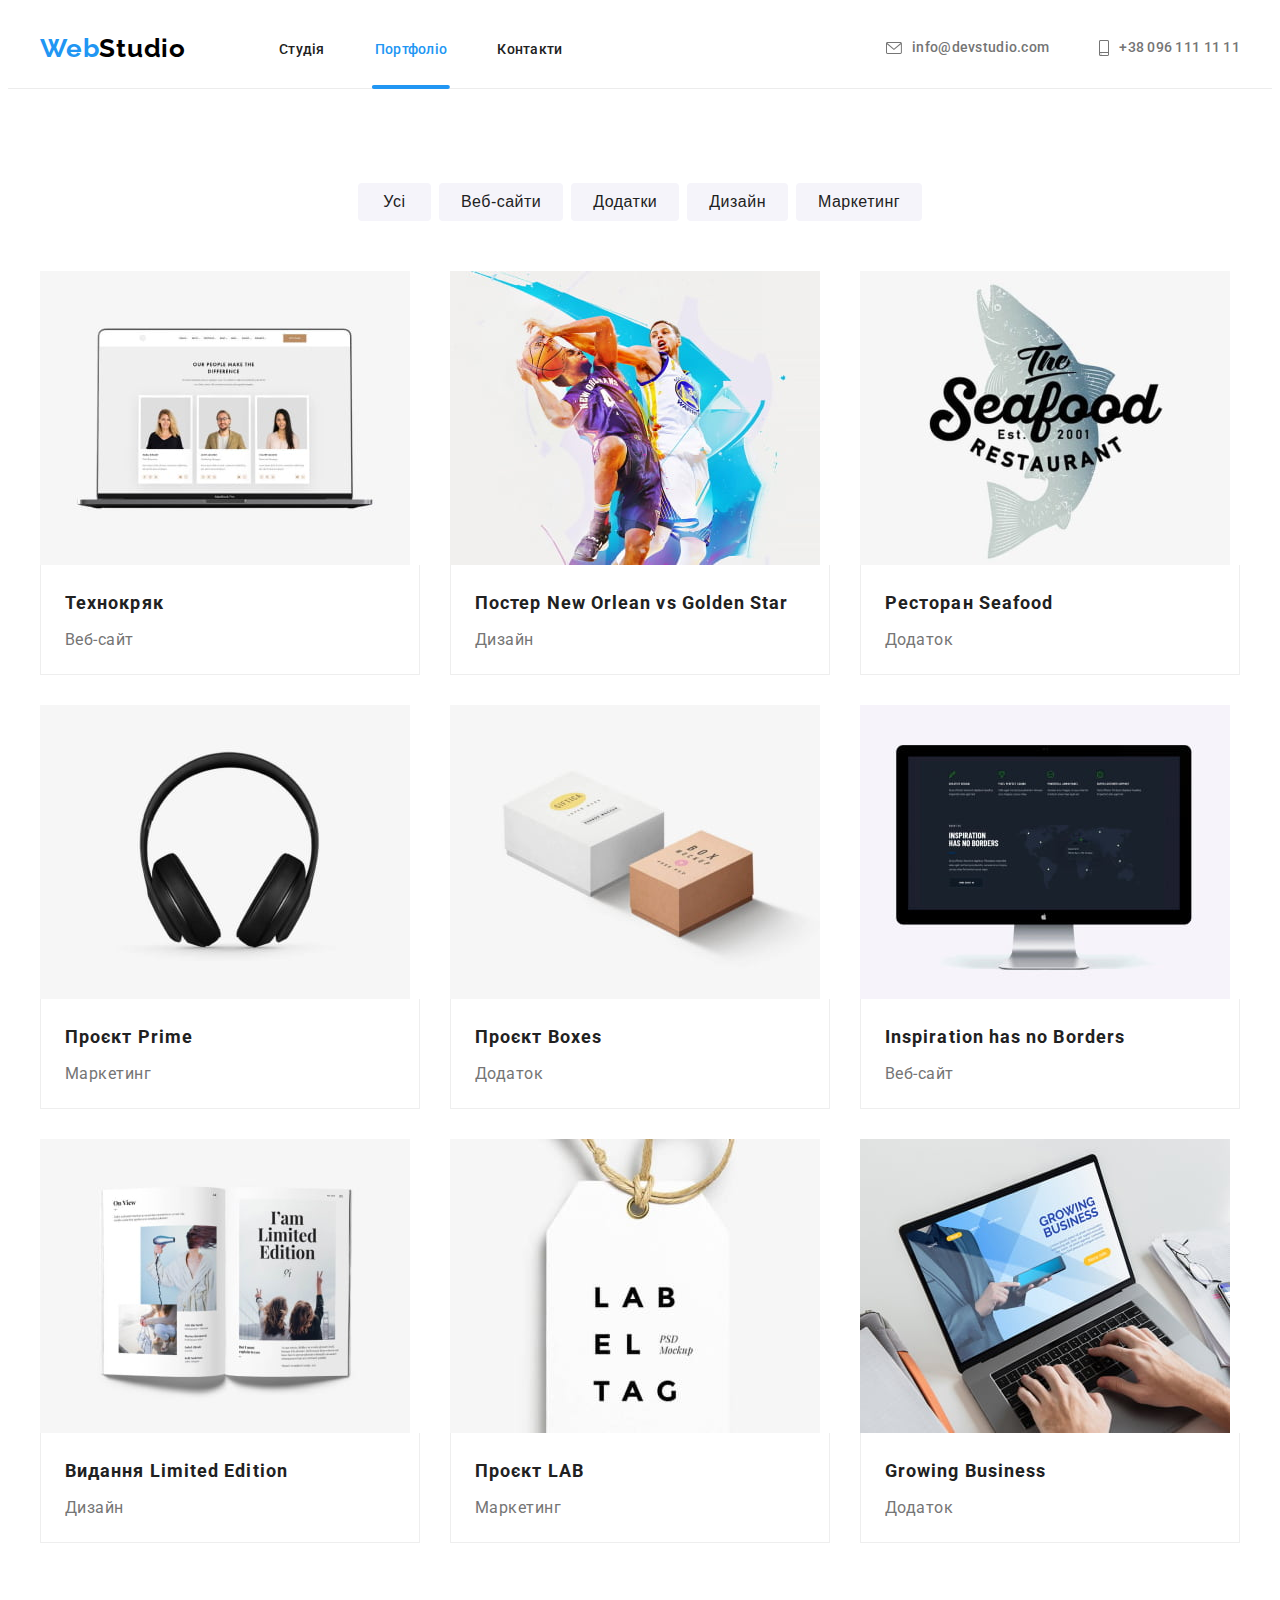
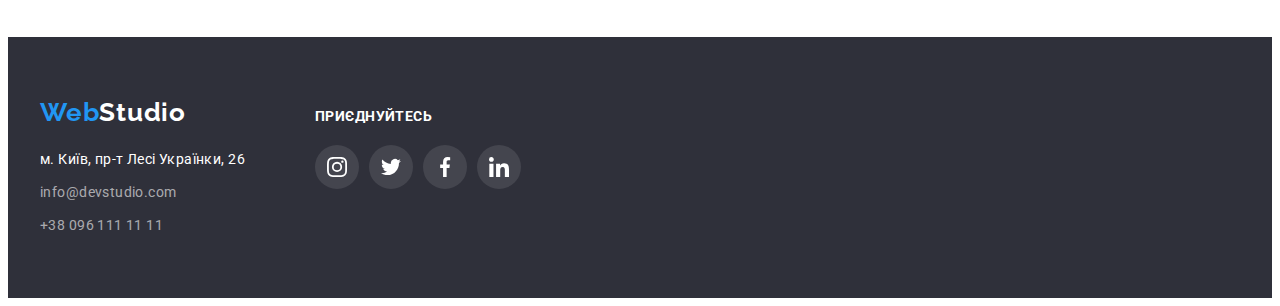
==== portfolio.html @ 5033f9b2 "Initial commit" ====
<!DOCTYPE html>
<html lang="uk">
	<head>
		<meta charset="utf-8" />
		<meta name="viewport" content="width=device-width, initial-scale=1.0" />
		<meta http-equiv="x-ua-compatible" content="ie=edge" />
		<title>Портфоліо</title>
		<link rel="preconnect" href="https://fonts.googleapis.com" />
		<link rel="preconnect" href="https://fonts.gstatic.com" crossorigin />
		<link
			href="https://fonts.googleapis.com/css2?family=Raleway:wght@700&family=Roboto:wght@400;500;700;900&display=swap"
			rel="stylesheet"
		/>
		<link
			rel="stylesheet"
			href="https://cdnjs.cloudflare.com/ajax/libs/modern-normalize/1.1.0/modern-normalize.min.css"
			integrity="sha512-wpPYUAdjBVSE4KJnH1VR1HeZfpl1ub8YT/NKx4PuQ5NmX2tKuGu6U/JRp5y+Y8XG2tV+wKQpNHVUX03MfMFn9Q=="
			crossorigin="anonymous"
			referrerpolicy="no-referrer"
		/>
		<link rel="stylesheet" href="./css/styles.css" />
	</head>
	<body>
		<!--Шапка сторінки-->
		<header class="header">
			<div class="container">
				<!--Розділ основної навігації -->
				<nav class="site-nav">
					<a href="./index.html" class="logo"><span class="accent">Web</span>Studio</a>
					<ul class="list">
						<li class="item"><a href="./index.html" class="link">Студія</a></li>
						<li class="item"><a href="./portfolio.html" class="link current">Портфоліо</a></li>
						<li class="item"><a href="#" class="link">Контакти</a></li>
					</ul>
				</nav>
				<ul class="contact-nav list">
					<li class="item">
						<a href="mailto:info@devstudio.com" class="link">
							<svg width="16" height="12" class="contact-nav-icon">
								<use href="./images/icons.svg#icon-envelope"></use>
							</svg>
							info@devstudio.com
						</a>
					</li>
					<li class="item">
						<a href="tel:+380961111111" class="link">
							<svg width="10" height="16" class="contact-nav-icon">
								<use href="./images/icons.svg#icon-smartphone"></use>
							</svg>
							+38 096 111 11 11
						</a>
					</li>
				</ul>
			</div>
		</header>
		<!--Основний вміст сторінки-->
		<main>
			<section class="section">
				<div class="container">
					<h1 class="visually-hidden">Портфоліо</h1>
					<ul class="filter list">
						<li class="item"><button type="button" class="primary-btn">Усі</button></li>
						<li class="item"><button type="button" class="primary-btn">Веб-сайти</button></li>
						<li class="item"><button type="button" class="primary-btn">Додатки</button></li>
						<li class="item"><button type="button" class="primary-btn">Дизайн</button></li>
						<li class="item"><button type="button" class="primary-btn">Маркетинг</button></li>
					</ul>
					<ul class="portfolio list">
						<li class="item">
							<a href="#" class="link">
								<div class="portfolio-details">
									<img
										src="./images/portfolio-img-1.jpg"
										alt="Веб-сайт Технокряк"
										width="370"
										height="294"
										class="img"
									/>
									<p class="details">
										Ресурс пропонує комплексні пропозиції з різним рівнем функціоналу та сервісів. Все це дозволить
										відвідувачу отримати вичерпні відомості про компанію чи приватну особу.
									</p>
								</div>
								<div class="card-info">
									<h2 class="title">Технокряк</h2>
									<p class="text">Веб-сайт</p>
								</div>
							</a>
						</li>
						<li class="item">
							<a href="#" class="link">
								<div class="portfolio-details">
									<img
										src="./images/portfolio-img-2.jpg"
										alt="Постер New Orlean vs Golden Star"
										width="370"
										height="294"
										class="img"
									/>
									<p class="details">
										Ресурс пропонує комплексні пропозиції з різним рівнем функціоналу та сервісів. Все це дозволить
										відвідувачу отримати вичерпні відомості про компанію чи приватну особу.
									</p>
								</div>
								<div class="card-info">
									<h2 class="title">Постер New Orlean vs Golden Star</h2>
									<p class="text">Дизайн</p>
								</div>
							</a>
						</li>
						<li class="item">
							<a href="#" class="link">
								<div class="portfolio-details">
									<img
										src="./images/portfolio-img-3.jpg"
										alt="Ресторан Seafood логотип"
										width="370"
										height="294"
										class="img"
									/>
									<p class="details">
										Ресурс пропонує комплексні пропозиції з різним рівнем функціоналу та сервісів. Все це дозволить
										відвідувачу отримати вичерпні відомості про компанію чи приватну особу.
									</p>
								</div>
								<div class="card-info">
									<h2 class="title">Ресторан Seafood</h2>
									<p class="text">Додаток</p>
								</div>
							</a>
						</li>
						<li class="item">
							<a href="#" class="link">
								<div class="portfolio-details">
									<img src="./images/portfolio-img-4.jpg" alt="Навушники" width="370" height="294" class="img" />
									<p class="details">
										Ресурс пропонує комплексні пропозиції з різним рівнем функціоналу та сервісів. Все це дозволить
										відвідувачу отримати вичерпні відомості про компанію чи приватну особу.
									</p>
								</div>
								<div class="card-info">
									<h2 class="title">Проєкт Prime</h2>
									<p class="text">Маркетинг</p>
								</div>
							</a>
						</li>
						<li class="item">
							<a href="#" class="link">
								<div class="portfolio-details">
									<img src="./images/portfolio-img-5.jpg" alt="Коробки" width="370" height="294" class="img" />
									<p class="details">
										Ресурс пропонує комплексні пропозиції з різним рівнем функціоналу та сервісів. Все це дозволить
										відвідувачу отримати вичерпні відомості про компанію чи приватну особу.
									</p>
								</div>
								<div class="card-info">
									<h2 class="title">Проєкт Boxes</h2>
									<p class="text">Додаток</p>
								</div>
							</a>
						</li>
						<li class="item">
							<a href="#" class="link">
								<div class="portfolio-details">
									<img
										src="./images/portfolio-img-6.jpg"
										alt="Веб-сайт Inspiration has no Borders"
										width="370"
										height="294"
										class="img"
									/>
									<p class="details">
										Ресурс пропонує комплексні пропозиції з різним рівнем функціоналу та сервісів. Все це дозволить
										відвідувачу отримати вичерпні відомості про компанію чи приватну особу.
									</p>
								</div>
								<div class="card-info">
									<h2 class="title">Inspiration has no Borders</h2>
									<p class="text">Веб-сайт</p>
								</div>
							</a>
						</li>
						<li class="item">
							<a href="#" class="link">
								<div class="portfolio-details">
									<img
										src="./images/portfolio-img-7.jpg"
										alt="Видання Limited Edition"
										width="370"
										height="294"
										class="img"
									/>
									<p class="details">
										Ресурс пропонує комплексні пропозиції з різним рівнем функціоналу та сервісів. Все це дозволить
										відвідувачу отримати вичерпні відомості про компанію чи приватну особу.
									</p>
								</div>
								<div class="card-info">
									<h2 class="title">Видання Limited Edition</h2>
									<p class="text">Дизайн</p>
								</div>
							</a>
						</li>
						<li class="item">
							<a href="#" class="link">
								<div class="portfolio-details">
									<img src="./images/portfolio-img-8.jpg" alt="Проєкт LAB" width="370" height="294" class="img" />
									<p class="details">
										Ресурс пропонує комплексні пропозиції з різним рівнем функціоналу та сервісів. Все це дозволить
										відвідувачу отримати вичерпні відомості про компанію чи приватну особу.
									</p>
								</div>
								<div class="card-info">
									<h2 class="title">Проєкт LAB</h2>
									<p class="text">Маркетинг</p>
								</div>
							</a>
						</li>
						<li class="item">
							<a href="#" class="link">
								<div class="portfolio-details">
									<img
										src="./images/portfolio-img-9.jpg"
										alt="Додаток Growing Business"
										width="370"
										height="294"
										class="img"
									/>
									<p class="details">
										Ресурс пропонує комплексні пропозиції з різним рівнем функціоналу та сервісів. Все це дозволить
										відвідувачу отримати вичерпні відомості про компанію чи приватну особу.
									</p>
								</div>
								<div class="card-info">
									<h2 class="title">Growing Business</h2>
									<p class="text">Додаток</p>
								</div>
							</a>
						</li>
					</ul>
				</div>
			</section>
		</main>
		<!--Підвал сторінки-->
		<footer class="footer">
			<div class="container footer-content">
				<div>
					<a href="./index.html" class="logo"><span class="accent">Web</span>Studio</a>
					<address class="address">
						<ul class="list">
							<li class="item">
								<a
									href="https://goo.gl/maps/RHRmgygVc1uPHYzR7"
									target="_blank"
									rel="noopener noreferrer nofollow"
									class="link fact-address"
								>
									м. Київ, пр-т Лесі Українки, 26
								</a>
							</li>
							<li class="item"><a href="mailto:info@devstudio.com" class="link">info@devstudio.com</a></li>
							<li class="item"><a href="tel:+380961111111" class="link">+38 096 111 11 11</a></li>
						</ul>
					</address>
				</div>
				<div>
					<p class="footer-messengers-text">приєднуйтесь</p>
					<ul class="messengers list">
						<li class="messengers-item">
							<a href="#" class="messengers-link">
								<svg witht="20" height="20" class="messengers-icon">
									<use href="./images/icons.svg#icon-instagram"></use>
								</svg>
							</a>
						</li>
						<li class="messengers-item">
							<a href="#" class="messengers-link">
								<svg width="20" height="20" class="messengers-icon">
									<use href="./images/icons.svg#icon-twitter"></use>
								</svg>
							</a>
						</li>
						<li class="messengers-item">
							<a href="#" class="messengers-link">
								<svg width="20" height="20" class="messengers-icon">
									<use href="./images/icons.svg#icon-facebook"></use>
								</svg>
							</a>
						</li>
						<li class="messengers-item">
							<a href="#" class="messengers-link">
								<svg width="20" height="20" class="messengers-icon">
									<use href="./images/icons.svg#icon-linkedin"></use>
								</svg>
							</a>
						</li>
					</ul>
				</div>
			</div>
		</footer>
	</body>
</html>
---- css/styles.css ----
/* Палітра кольорів */
:root {
	--primary-text-color: #757575;
	--title-text-color: #212121;
	--accent-color: #2196f3;
	--primary-white: #fff;
	--dark-background: #2f303a;
	--light-background: #f5f4fa;
	--logo-black: #000;
	--contact-footer: rgb(255 255 255 / 0.6);
	--hero-btn-active: #188ce8;
	--header-border-color: #ececec;
	--card-border-color: #eee;
	--primary-icon-color: #afb1b8;

	--transition-timing-function: cubic-bezier(0.4, 0, 0.2, 1);
	--transition-time: 250ms;
	--transition-time-modal: 1000ms;
}

/* Глобальні стилі */
body {
	font-family: "Roboto", sans-serif;
	color: var(--primary-text-color);
	background-color: var(--primary-white);
}
h1,
h2,
h3,
h4,
h5,
h6,
p {
	margin: 0;
}

/* Скидання стилів*/
.list {
	padding: 0;
	margin: 0;
	list-style: none;
}
.link {
	text-decoration: none;
}
.img {
	display: block;
}

/* Загальний допоміжний клас для центрування і обмеження контенту по ширині */
.container {
	margin-left: auto;
	margin-right: auto;
	width: 1200px;
	padding-left: 15px;
	padding-right: 15px;
}

/* Клас для приховування заголовків, що відсутні на макеті */
.visually-hidden {
	position: absolute;
	width: 1px;
	height: 1px;
	margin: -1px;
	padding: 0;
	overflow: hidden;
	border: 0;
	clip: rect(0 0 0 0);
}

/* ХЕДЕР*/
.header {
	border-bottom: 1px solid var(--header-border-color);
}
.header .container {
	display: flex;
	align-items: center;
}
/* Стилі логотипу */
.logo {
	font-family: "Raleway", sans-serif;
	font-weight: 700;
	font-size: 26px;
	line-height: 1.19;
	letter-spacing: 0.03em;
	text-decoration: none;
	color: var(--logo-black);
}
.logo > .accent {
	color: var(--accent-color);
}
.header .logo {
	padding: 24px 0;
}

/* Стилі навігації в хедері */
.site-nav,
.site-nav .list,
.contact-nav {
	display: flex;
}
.site-nav {
	align-items: center;
}
.contact-nav {
	margin-left: auto;
}
.site-nav .item + .item,
.contact-nav .item + .item {
	margin-left: 50px;
}
.logo + .list {
	margin-left: 93px;
}
.site-nav .link,
.contact-nav .link {
	padding: 32px 0;
	font-weight: 500;
	font-size: 14px;
	line-height: 1.14;
	letter-spacing: 0.02em;
}
.site-nav .link {
	color: var(--title-text-color);
}
.contact-nav .link {
	display: flex;
	align-items: center;
	color: var(--primary-text-color);
}
.contact-nav-icon {
	margin-right: 10px;
	fill: currentColor;
}
/* Колір при наведенні та фокуксі та колір поточної сторінки */
.site-nav .link,
.contact-nav .link {
	transition: color var(--transition-time) var(--transition-timing-function);
}

.site-nav .link:hover,
.site-nav .link:focus,
.contact-nav .link:hover,
.contact-nav .link:focus {
	color: var(--accent-color);
}

.link.current {
	position: relative;
	color: var(--accent-color);
}

.current::after {
	content: "";
	display: block;
	position: absolute;
	bottom: 0;
	width: 108%;
	height: 4px;
	background-color: var(--accent-color);
	border-radius: 2px;
	transform: translate(-4%, 0);
}

/* СЕКЦІЯ HERO */
.hero {
	text-align: center;
	background-color: var(--dark-background);
}
.overlay {
	margin-left: auto;
	margin-right: auto;
	max-width: 1600px;
	height: 600px;
	padding: 200px 0;
	background-image: linear-gradient(to right, rgb(47 48 58 / 0.4), rgb(47 48 58 / 0.4)),
		url("../images/hero-background.jpg");
	background-repeat: no-repeat;
	background-size: cover;
	background-position: center;
}
.div-hero-title {
	max-width: 696px;
	margin-left: auto;
	margin-right: auto;
}
.hero-title {
	margin-bottom: 30px;
	font-weight: 900;
	font-size: 44px;
	line-height: 1.36;
	letter-spacing: 0.06em;
	text-transform: uppercase;
	color: var(--primary-white);
}

/* СТИЛІ КНОПОК
.hero-btn - кнопка секції-герою, 
.primary-btn - кнопки фільтру в портфоліо*/
.hero-btn,
.primary-btn {
	font-size: 16px;
	cursor: pointer;
	border: none;
	border-radius: 4px;
	transition: color var(--transition-time) var(--transition-timing-function),
		background-color var(--transition-time) var(--transition-timing-function),
		box-shadow var(--transition-time) var(--transition-timing-function);
}
.hero-btn {
	padding: 10px 32px;
	min-width: 216px;
	font-weight: 700;
	line-height: 1.88;
	letter-spacing: 0.06em;
}

.hero-btn:hover,
.hero-btn:focus {
	background-color: var(--hero-btn-active);
}
.primary-btn {
	padding: 6px 22px;
	min-width: 73px;
	font-weight: 500;
	line-height: 1.62;
	letter-spacing: 0.03em;
	color: var(--title-text-color);
	background-color: var(--light-background);
}
.hero-btn,
.primary-btn:hover,
.primary-btn:focus {
	color: var(--primary-white);
	background-color: var(--accent-color);
}
.primary-btn:hover,
.primary-btn:focus {
	box-shadow: 0px 3px 1px rgb(0 0 0 / 0.1), 0px 1px 2px rgb(0 0 0 / 0.08), 0px 2px 2px rgb(0 0 0 / 0.12);
}

/* СТИЛІ СЕКЦІЙ */
/* Клас для секцій */
.section {
	padding-top: 94px;
	padding-bottom: 94px;
}
.no-top-padding {
	padding-top: 0;
}

/* Загальні стилі секцй */
.section-title {
	margin-bottom: 50px;
	font-size: 36px;
	line-height: 1.17;
	text-align: center;
}
.section-title,
.title {
	color: var(--title-text-color);
	letter-spacing: 0.03em;
}
.text {
	letter-spacing: 0.03em;
}

/* СЕКЦЇЇ ГОЛОВНОЇ СТОРІНКИ */
.advantages,
.activities,
.team-members {
	display: flex;
}
.advantages .item + .item,
.activities .item + .item,
.team-members .item + .item {
	margin-left: 30px;
}
.advantages-icon {
	display: flex;
	align-items: center;
	justify-content: center;
	height: 120px;
	margin-bottom: 30px;
	background-color: var(--light-background);
	border-radius: 4px;
}

/* Секція Наші переваги */
.advantages .item {
	flex-basis: calc((100% - 90px) / 4);
}
.advantages .title {
	margin-bottom: 10px;
	font-size: 14px;
	line-height: 1.14;
	text-transform: uppercase;
}
.advantages .text {
	font-size: 14px;
	line-height: 1.71;
}

/* Секція Чим ми займаємось */
.activities .text {
	position: absolute;
	bottom: 0;
	display: flex;
	justify-content: center;
	align-items: center;
	width: 100%;
	height: 70px;
	color: var(--primary-white);
	font-weight: 700;
	font-size: 14px;
	line-height: 1.14;
	letter-spacing: 0.03em;
	text-transform: uppercase;
	background: rgb(47 48 58 / 0.8);
}

.activities .item {
	position: relative;
}

/* Секція Наша команда */
.team {
	background-color: var(--light-background);
}
.team .title,
.team .text {
	font-size: 16px;
	line-height: 1.19;
}
.team .title {
	margin-bottom: 10px;
	font-weight: 500;
}
.team .text {
	margin-bottom: 16px;
}
.team-members .item {
	flex-basis: calc((100% - 90px) / 4);
	background-color: var(--primary-white);
	text-align: center;
	border-radius: 0px 0px 4px 4px;
	box-shadow: 0px 1px 3px rgb(0 0 0 / 0.12), 0px 1px 1px rgb(0 0 0 / 0.14), 0px 2px 1px rgb(0 0 0 / 0.2);
}
.team-card-info {
	padding: 30px 0;
}

.messengers {
	display: flex;
	justify-content: center;
}
.messengers-item:not(:first-child) {
	margin-left: 10px;
}
.messengers-link {
	display: flex;
	align-items: center;
	justify-content: center;
	width: 44px;
	height: 44px;
	border-radius: 50%;
	color: var(--primary-icon-color);
	transition: color var(--transition-time) var(--transition-timing-function),
		background-color var(--transition-time) var(--transition-timing-function);
}
.messengers-link:hover,
.messengers-link:focus {
	background-color: var(--accent-color);
	color: var(--primary-white);
}
.messengers-icon {
	fill: currentColor;
}

/* Секція Постійні клієнти */
.customers {
	display: flex;
}
.customer-item:not(:first-child) {
	margin-left: 30px;
}
.customer-link {
	display: flex;
	align-items: center;
	justify-content: center;
	width: 170px;
	height: 92px;
	border: 1px solid var(--primary-icon-color);
	border-radius: 4px;
	color: var(--primary-icon-color);
	transition: color var(--transition-time) var(--transition-timing-function),
		border-color var(--transition-time) var(--transition-timing-function);
}
.customer-link:hover,
.customer-link:focus {
	border-color: var(--accent-color);
	color: var(--accent-color);
}
.customer-icon {
	fill: currentColor;
}

/* СЕКЦІЯ СТОРІНКИ ПОРТФОЛІО */
/* Фільтр */
.filter {
	display: flex;
	justify-content: center;
	margin-bottom: 50px;
}
.filter .item + .item {
	margin-left: 8px;
}
/* Картки портфоліо */
.portfolio {
	display: flex;
	flex-wrap: wrap;
}
.portfolio .item {
	flex-basis: calc((100% - 60px) / 3);
	transition: box-shadow var(--transition-time) var(--transition-timing-function);
}
.portfolio .item:hover {
	box-shadow: 0px 3px 1px rgb(0 0 0 / 0.1), 0px 1px 2px rgb(0 0 0 / 0.08), 0px 2px 2px rgb(0 0 0 / 0.12);
}
.portfolio .item:not(:nth-child(3n)) {
	margin-right: 30px;
}
.portfolio .item:not(:nth-last-child(-n + 3)) {
	margin-bottom: 30px;
}
.portfolio .title {
	margin-bottom: 4px;
	font-size: 18px;
	line-height: 2;
	letter-spacing: 0.06em;
}
.portfolio .text {
	font-size: 16px;
	line-height: 1.88;
	color: var(--primary-text-color);
}
.card-info {
	padding: 20px 24px 19px;
	border-right: 1px solid var(--card-border-color);
	border-bottom: 1px solid var(--card-border-color);
	border-left: 1px solid var(--card-border-color);
}

.portfolio-details {
	position: relative;
	overflow: hidden;
}

.portfolio-details .details {
	position: absolute;
	top: 0;
	left: 0;
	padding: 63px 24px;
	font-size: 18px;
	line-height: 1.56;
	letter-spacing: 0.03em;
	color: var(--primary-white);
	background-color: rgb(33 150 243 / 0.9);
	transform: translateY(100%);
	transition: transform var(--transition-time) var(--transition-timing-function);
}

.portfolio .link:hover .details {
	transform: translateY(0%);
}

/* ФУТЕР */
.footer {
	background-color: var(--dark-background);
	padding: 60px 0;
}
.footer .logo {
	display: inline-block;
	margin-bottom: 20px;
	color: var(--primary-white);
}
.footer .item + .item {
	margin-top: 9px;
}
.address .link {
	font-size: 14px;
	line-height: 1.71;
	letter-spacing: 0.03em;
	font-style: normal;
	color: var(--contact-footer);
	transition: color var(--transition-time) var(--transition-timing-function);
}
.address .fact-address {
	color: var(--primary-white);
}
.address .link:hover,
.address .link:focus {
	color: var(--accent-color);
}
.footer-content {
	display: flex;
	align-items: baseline;
}
.footer-content div:not(:first-child) {
	margin-left: 70px;
}
.footer-messengers-text {
	margin-bottom: 20px;
	font-weight: 700;
	font-size: 14px;
	line-height: 1.14;
	letter-spacing: 0.03em;
	text-transform: uppercase;
	color: var(--primary-white);
}
.footer .messengers-link {
	background-color: rgb(255 255 255 / 0.1);
	color: var(--primary-white);
	transition: background-color var(--transition-time) var(--transition-timing-function);
}
.footer .messengers-link:hover,
.footer .messengers-link:focus {
	background-color: var(--accent-color);
}
/* Модальне вікно */
.backdrop {
	position: fixed;
	top: 0;
	left: 0;
	width: 100%;
	height: 100vh;
	background: rgb(0 0 0 / 0.2);
}
.modal {
	position: absolute;
	top: 50%;
	left: 50%;
	transform: translate(-50%, -50%) scale(1);
	width: 528px;
	height: 581px;
	background: var(--primary-white);
	box-shadow: 0px 1px 3px rgb(0 0 0 / 0.12), 0px 1px 1px rgb(0 0 0 / 0.14), 0px 2px 1px rgb(0 0 0 / 0.2);
	border-radius: 4px;
	opacity: 1;
	visibility: visible;
	transition: transform var(--transition-time-modal) var(--transition-timing-function),
		visibility var(--transition-time-modal) var(--transition-timing-function),
		opacity var(--transition-time-modal) var(--transition-timing-function);
}
.is-hidden {
	visibility: hidden;
	opacity: 0;
	pointer-events: none;
	transition: transform var(--transition-time-modal) var(--transition-timing-function),
		visibility var(--transition-time-modal) var(--transition-timing-function),
		opacity var(--transition-time-modal) var(--transition-timing-function);
}
.is-hidden .modal {
	opacity: 0;
	transform: translate(-50%, -50%) scale(0);
}
.close-button {
	position: absolute;
	top: 8px;
	right: 8px;
	display: flex;
	align-items: center;
	justify-content: center;
	width: 30px;
	height: 30px;
	border-radius: 50%;
	background-color: var(--primary-white);
	border: 1px solid rgb(0 0 0 / 0.1);
	cursor: pointer;
	transition: border var(--transition-time) var(--transition-timing-function),
		background-color var(--transition-time) var(--transition-timing-function);
}
.close-button:hover,
.close-button:focus {
	border: 1px solid var(--accent-color);
	background-color: rgb(0 0 0 / 0.1);
}
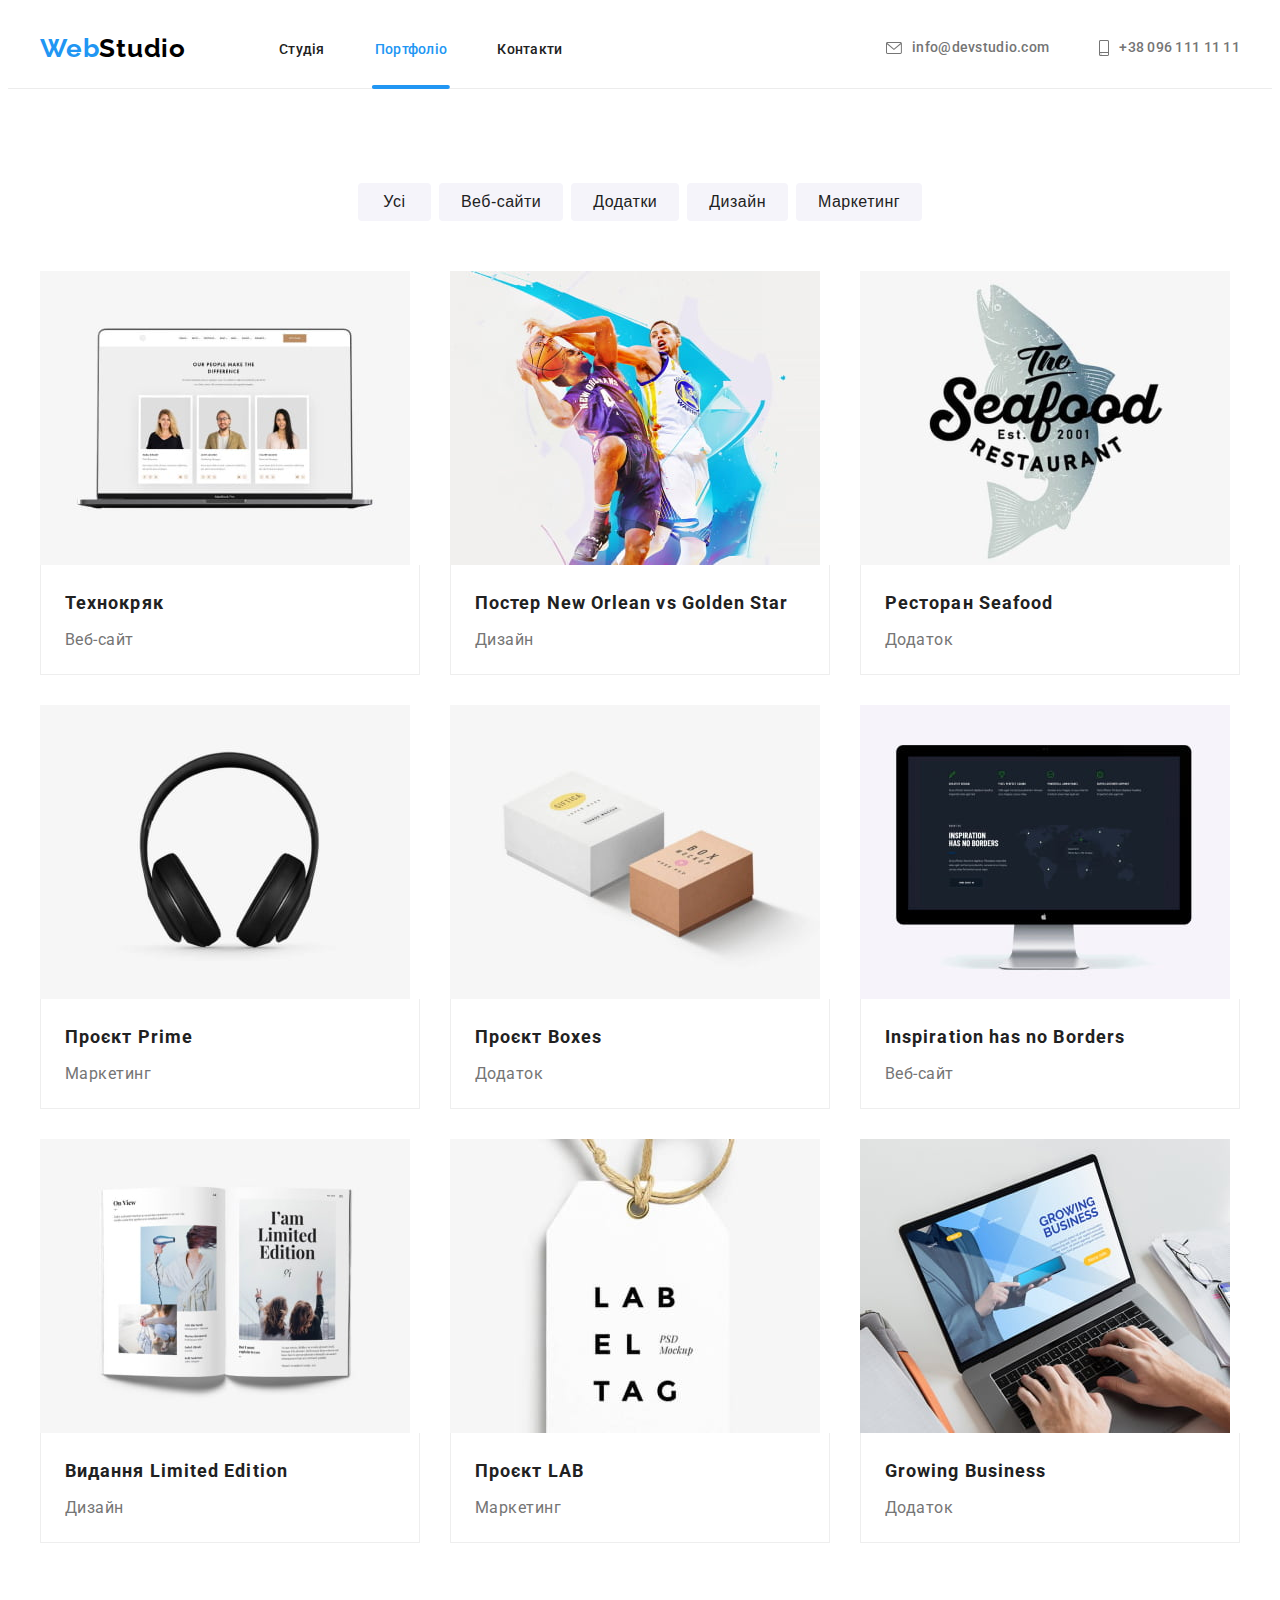
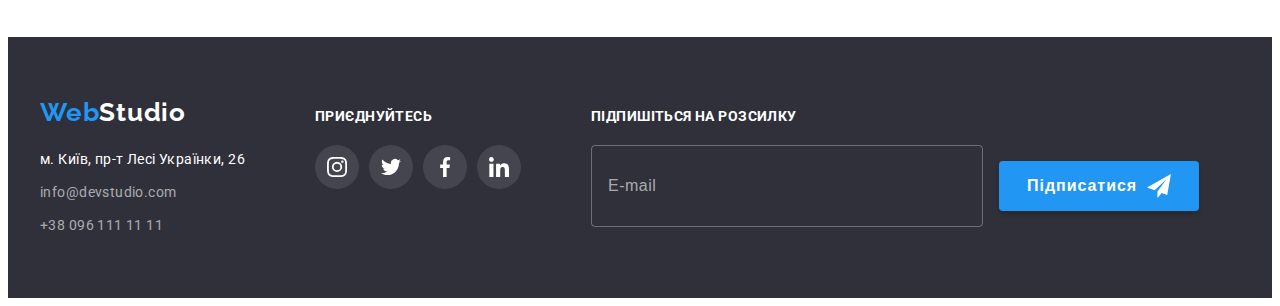
==== commit 9a07219d: "Add forms in footer and modal window" ====
--- a/portfolio.html
+++ b/portfolio.html
@@ -244,7 +244,7 @@
 		<!--Підвал сторінки-->
 		<footer class="footer">
 			<div class="container footer-content">
-				<div>
+				<div class="footer-part">
 					<a href="./index.html" class="logo"><span class="accent">Web</span>Studio</a>
 					<address class="address">
 						<ul class="list">
@@ -263,7 +263,7 @@
 						</ul>
 					</address>
 				</div>
-				<div>
+				<div class="footer-part">
 					<p class="footer-messengers-text">приєднуйтесь</p>
 					<ul class="messengers list">
 						<li class="messengers-item">
@@ -296,6 +296,18 @@
 						</li>
 					</ul>
 				</div>
+				<div class="footer-part">
+					<form>
+						<p class="footer-form-text">Підпишіться на розсилку</p>
+						<input type="email" name="email" id="email" placeholder="E-mail" class="footer-form-input" />
+						<button type="submit" class="form-btn">
+							Підписатися
+							<svg width="24" height="24" class="form-btn-icon">
+								<use href="./images/icons.svg#icon-send"></use>
+							</svg>
+						</button>
+					</form>
+				</div>
 			</div>
 		</footer>
 	</body>
--- a/css/styles.css
+++ b/css/styles.css
@@ -198,6 +198,7 @@
 .hero-btn - кнопка секції-герою, 
 .primary-btn - кнопки фільтру в портфоліо*/
 .hero-btn,
+.form-btn,
 .primary-btn {
 	font-size: 16px;
 	cursor: pointer;
@@ -207,16 +208,22 @@
 		background-color var(--transition-time) var(--transition-timing-function),
 		box-shadow var(--transition-time) var(--transition-timing-function);
 }
+
 .hero-btn {
 	padding: 10px 32px;
 	min-width: 216px;
+}
+.hero-btn,
+.form-btn {
 	font-weight: 700;
 	line-height: 1.88;
 	letter-spacing: 0.06em;
 }
 
 .hero-btn:hover,
-.hero-btn:focus {
+.hero-btn:focus,
+.form-btn:hover,
+.form-btn:focus {
 	background-color: var(--hero-btn-active);
 }
 .primary-btn {
@@ -229,6 +236,7 @@
 	background-color: var(--light-background);
 }
 .hero-btn,
+.form-btn,
 .primary-btn:hover,
 .primary-btn:focus {
 	color: var(--primary-white);
@@ -237,6 +245,20 @@
 .primary-btn:hover,
 .primary-btn:focus {
 	box-shadow: 0px 3px 1px rgb(0 0 0 / 0.1), 0px 1px 2px rgb(0 0 0 / 0.08), 0px 2px 2px rgb(0 0 0 / 0.12);
+}
+.form-btn {
+	margin: 0 auto;
+	display: inline-flex;
+	align-items: center;
+	justify-content: center;
+	padding: 10px 28px;
+	width: 200px;
+	height: 50px;
+	box-shadow: 0px 4px 4px rgb(0 0 0 / 0.15);
+}
+.form-btn-icon {
+	fill: var(--primary-white);
+	margin-left: 10px;
 }
 
 /* СТИЛІ СЕКЦІЙ */
@@ -506,10 +528,11 @@
 	display: flex;
 	align-items: baseline;
 }
-.footer-content div:not(:first-child) {
+.footer-content .footer-part:not(:first-child) {
 	margin-left: 70px;
 }
-.footer-messengers-text {
+.footer-messengers-text,
+.footer-form-text {
 	margin-bottom: 20px;
 	font-weight: 700;
 	font-size: 14px;
@@ -526,6 +549,25 @@
 .footer .messengers-link:hover,
 .footer .messengers-link:focus {
 	background-color: var(--accent-color);
+}
+.footer-form-input {
+	min-width: 358px;
+	height: 50px;
+	padding: 15px 16px;
+	margin-right: 12px;
+	background-color: transparent;
+	border: 1px solid rgb(255 255 255 / 0.3);
+	border-radius: 4px;
+	color: rgb(255 255 255 / 0.6);
+}
+.footer-form-input:focus {
+	outline: none;
+}
+.footer-form-input::placeholder {
+	font-size: 16px;
+	line-height: 1.25;
+	letter-spacing: 0.03em;
+	color: rgb(255 255 255 / 0.6);
 }
 /* Модальне вікно */
 .backdrop {
@@ -541,6 +583,7 @@
 	top: 50%;
 	left: 50%;
 	transform: translate(-50%, -50%) scale(1);
+	padding: 40px;
 	width: 528px;
 	height: 581px;
 	background: var(--primary-white);
@@ -585,3 +628,100 @@
 	border: 1px solid var(--accent-color);
 	background-color: rgb(0 0 0 / 0.1);
 }
+
+.modal-form {
+	display: flex;
+	flex-direction: column;
+}
+.modal-form-title {
+	margin-bottom: 12px;
+	font-weight: 700;
+	font-size: 20px;
+	line-height: 1.15;
+	text-align: center;
+	letter-spacing: 0.03em;
+	color: var(--title-text-color);
+}
+.input-field {
+	position: relative;
+	display: flex;
+	flex-direction: column;
+	margin-bottom: 10px;
+}
+.input-field .label,
+.input-field input,
+.input-field textarea {
+	font-size: 12px;
+	line-height: 1.17;
+	letter-spacing: 0.01em;
+}
+.input-field .label {
+	margin-bottom: 4px;
+}
+.input-field input {
+	height: 40px;
+	padding: 12px 12px 12px 42px;
+}
+
+.input-field textarea {
+	resize: none;
+	height: 120px;
+	padding: 12px 16px;
+}
+.input-field input,
+.input-field textarea {
+	border: 1px solid rgb(33 33 33 / 0.2);
+	border-radius: 4px;
+	transition: border var(--transition-time) var(--transition-timing-function);
+}
+.input-field textarea::placeholder {
+	color: rgb(117 117 117 / 0.5);
+}
+.modal-form-icon {
+	position: absolute;
+	left: 12px;
+	bottom: 11px;
+	fill: var(--title-text-color);
+	transition: fill var(--transition-time) var(--transition-timing-function);
+}
+.input-field input:focus,
+.input-field textarea:focus {
+	border-color: var(--accent-color);
+	outline: none;
+}
+.input-field input:focus + .modal-form-icon {
+	fill: var(--accent-color);
+}
+.checkbox {
+	display: flex;
+	align-items: center;
+	justify-content: center;
+	margin-top: 10px;
+	margin-bottom: 30px;
+}
+.checkbox-label {
+	font-size: 14px;
+	line-height: 1.71;
+	letter-spacing: 0.03em;
+	color: var(--primary-text-color);
+}
+.checkbox-label a {
+	text-decoration-line: underline;
+	color: var(--accent-color);
+}
+.checkbox-icon {
+	display: inline-flex;
+	align-items: center;
+	justify-content: center;
+	width: 16px;
+	height: 15px;
+	margin-right: 8.38px;
+	border: 2px solid var(--title-text-color);
+	border-radius: 2px;
+	transition: background-color var(--transition-time) var(--transition-timing-function);
+}
+
+.checkbox-input:checked + .checkbox-icon {
+	border-color: transparent;
+	background-color: var(--accent-color);
+}
